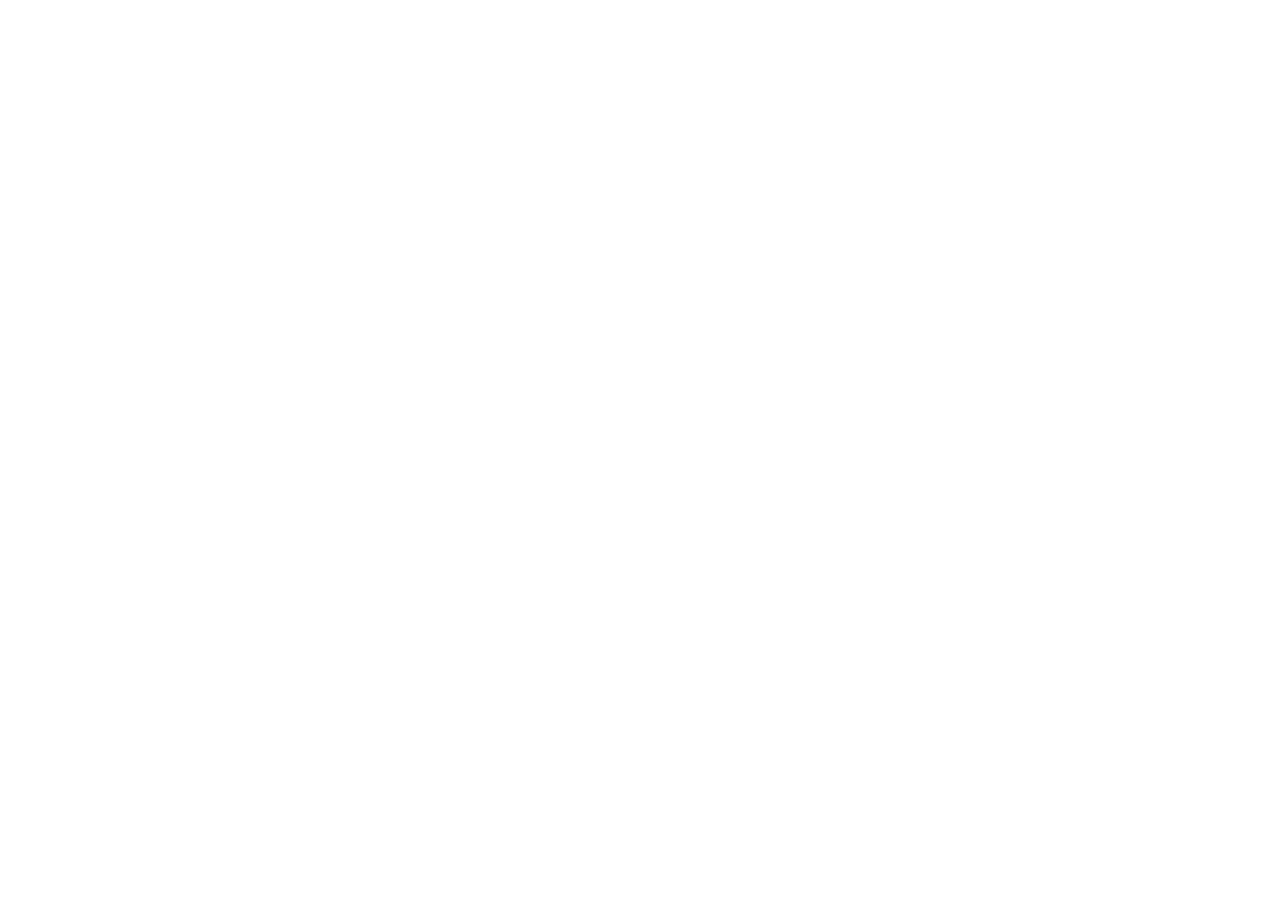
==== index.html @ 65177c0a "first" ====
<!DOCTYPE html>
<html lang="en">
  <head>
    <meta charset="UTF-8" />
    <meta http-equiv="X-UA-Compatible" content="IE=edge" />
    <meta name="viewport" content="width=device-width, initial-scale=1.0" />
    <title>Document</title>
  </head>
  <body></body>
</html>
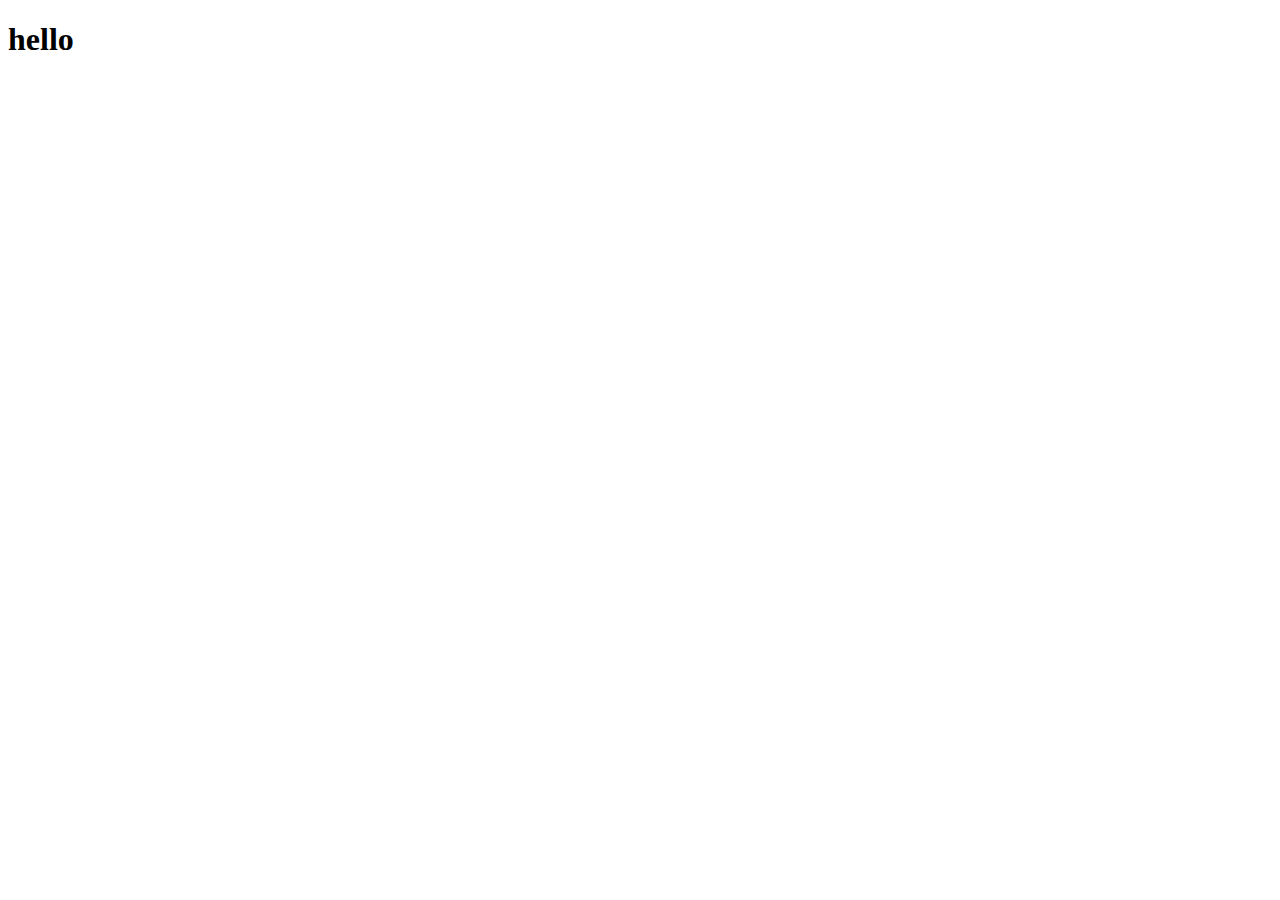
==== commit bbe5ed3c: "girst main" ====
--- a/index.html
+++ b/index.html
@@ -6,5 +6,7 @@
     <meta name="viewport" content="width=device-width, initial-scale=1.0" />
     <title>Document</title>
   </head>
-  <body></body>
+  <body>
+    <h1>hello</h1>
+  </body>
 </html>
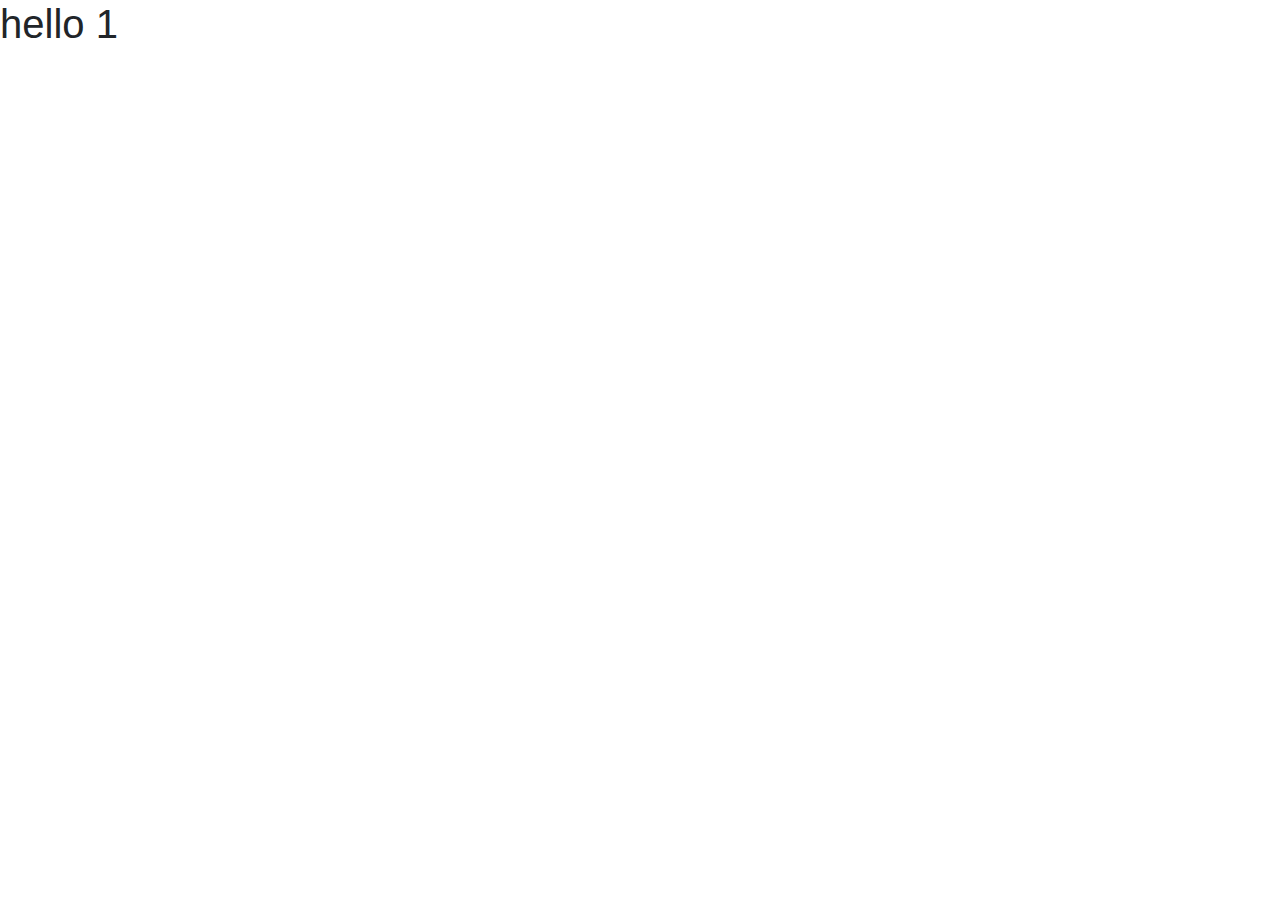
==== commit ac2bc360: "update" ====
--- a/index.html
+++ b/index.html
@@ -5,8 +5,30 @@
     <meta http-equiv="X-UA-Compatible" content="IE=edge" />
     <meta name="viewport" content="width=device-width, initial-scale=1.0" />
     <title>Document</title>
+    <link
+      rel="stylesheet"
+      href="https://cdn.jsdelivr.net/npm/bootstrap@4.3.1/dist/css/bootstrap.min.css"
+      integrity="sha384-ggOyR0iXCbMQv3Xipma34MD+dH/1fQ784/j6cY/iJTQUOhcWr7x9JvoRxT2MZw1T"
+      crossorigin="anonymous"
+    />
   </head>
   <body>
-    <h1>hello</h1>
+    <h1>hello 1</h1>
+
+    <script
+      src="https://code.jquery.com/jquery-3.3.1.slim.min.js"
+      integrity="sha384-q8i/X+965DzO0rT7abK41JStQIAqVgRVzpbzo5smXKp4YfRvH+8abtTE1Pi6jizo"
+      crossorigin="anonymous"
+    ></script>
+    <script
+      src="https://cdn.jsdelivr.net/npm/popper.js@1.14.7/dist/umd/popper.min.js"
+      integrity="sha384-UO2eT0CpHqdSJQ6hJty5KVphtPhzWj9WO1clHTMGa3JDZwrnQq4sF86dIHNDz0W1"
+      crossorigin="anonymous"
+    ></script>
+    <script
+      src="https://cdn.jsdelivr.net/npm/bootstrap@4.3.1/dist/js/bootstrap.min.js"
+      integrity="sha384-JjSmVgyd0p3pXB1rRibZUAYoIIy6OrQ6VrjIEaFf/nJGzIxFDsf4x0xIM+B07jRM"
+      crossorigin="anonymous"
+    ></script>
   </body>
 </html>
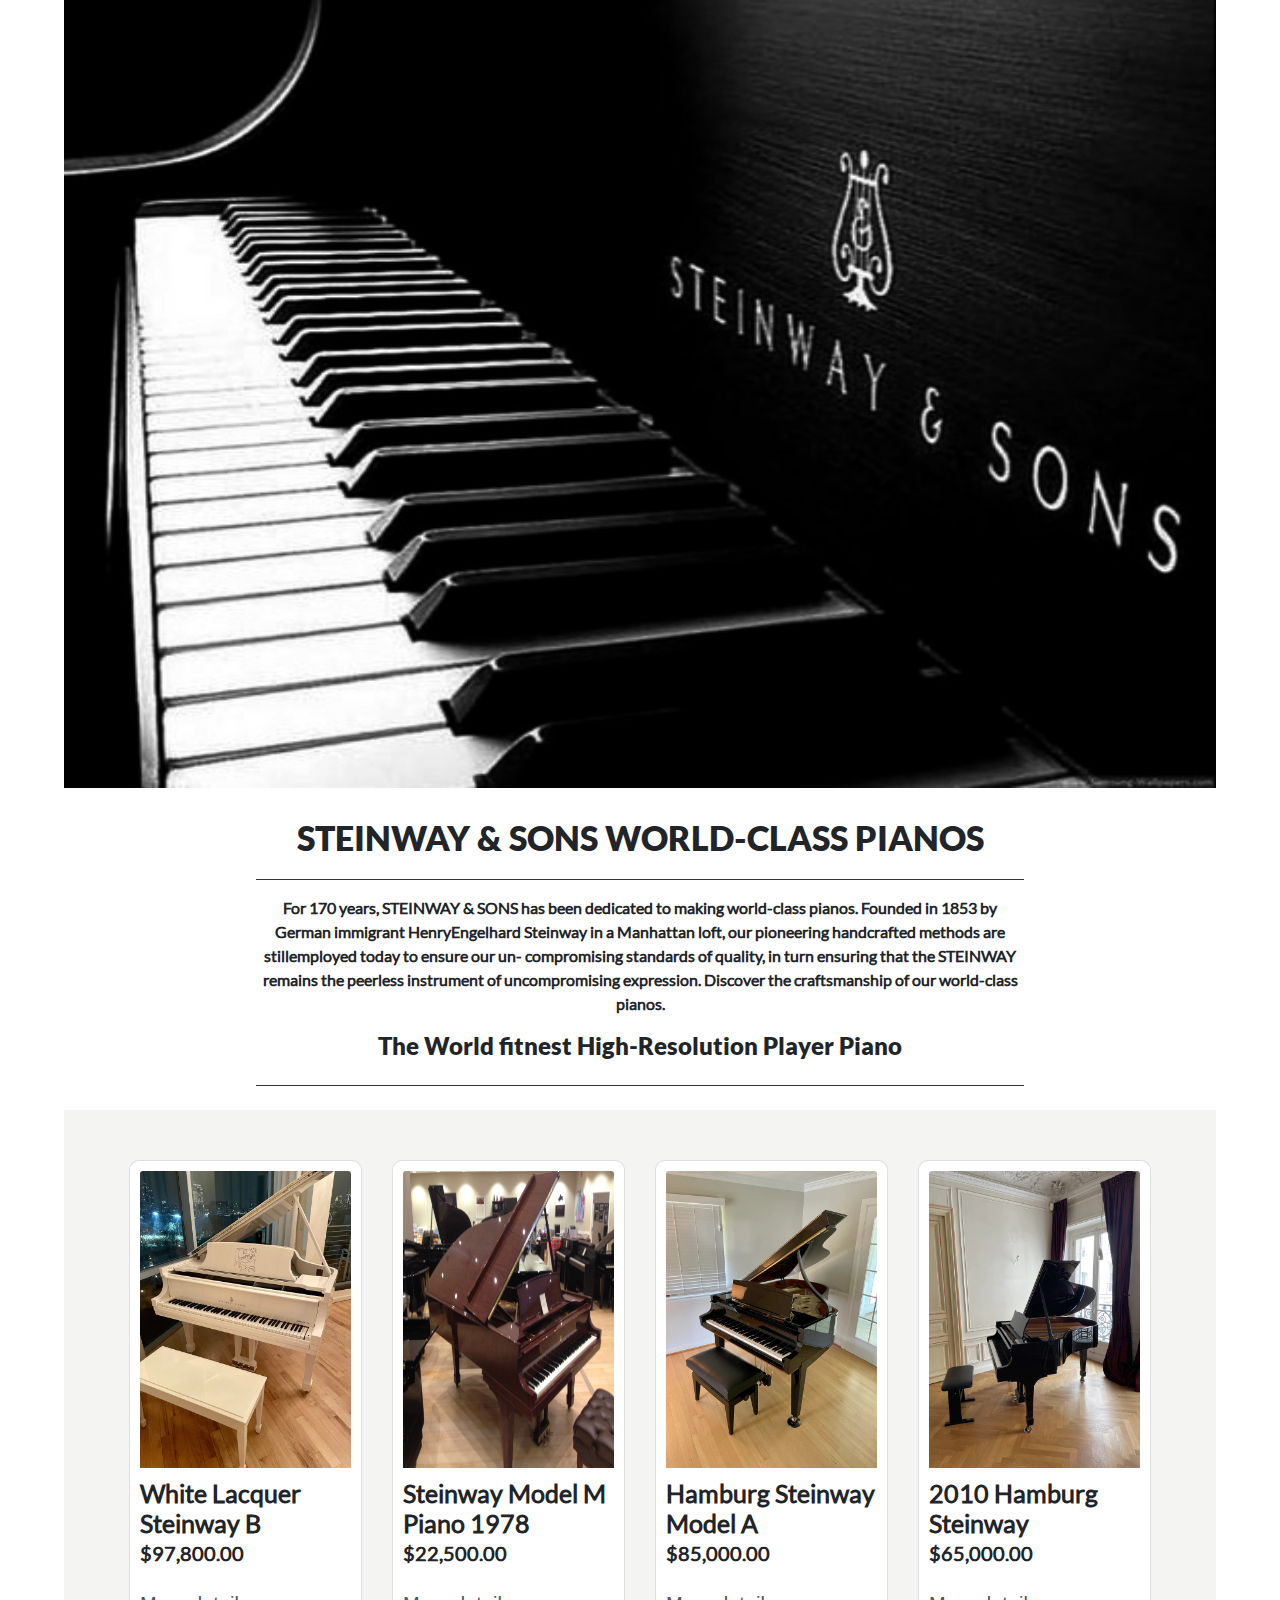
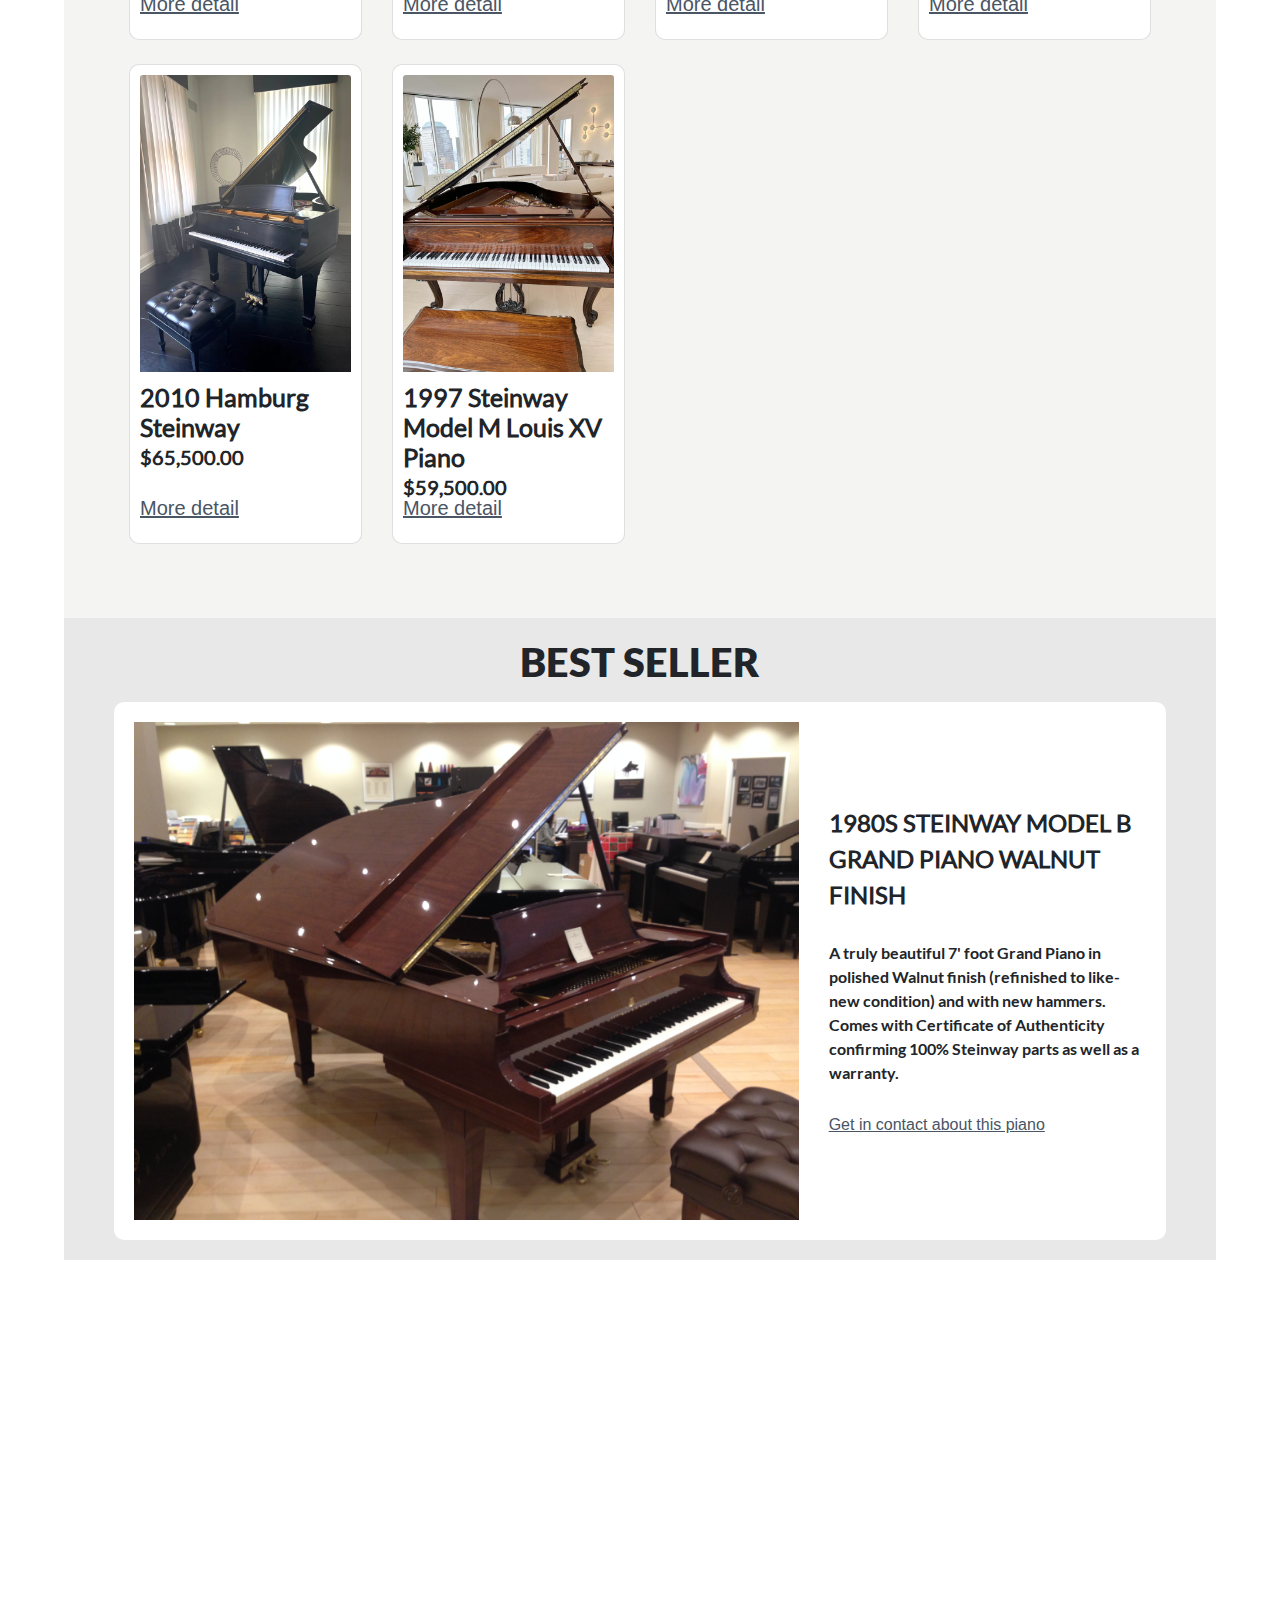
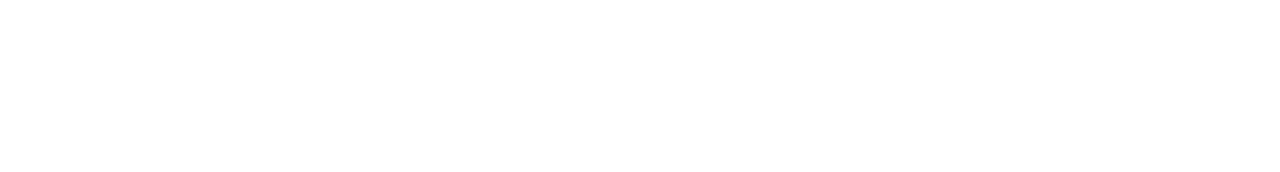
==== commit 4783ea33: "finish home" ====
--- a/index.html
+++ b/index.html
@@ -11,10 +11,144 @@
       integrity="sha384-ggOyR0iXCbMQv3Xipma34MD+dH/1fQ784/j6cY/iJTQUOhcWr7x9JvoRxT2MZw1T"
       crossorigin="anonymous"
     />
-  </head>
+    <link rel="stylesheet" href="./home.css" />
+    <link rel="stylesheet" href="./responsive.css" />
+    <link rel="stylesheet" href="./assets/fonts/Lato/Lato-Regular.ttf" />
   <body>
-    <h1>hello 1</h1>
+    <section class="mb-4">
+      <div class="bg-header">
+        <img class="w-100 h-100" src="./assets/img/background.jpg" alt="" />
+      </div>
+    </section>
+    <section class="mb-4" >
+      <div class="content-box text-center ">
+        <div class="content">
+          <p>STEINWAY & SONS WORLD-CLASS PIANOS</p>
+        </div>
+        <div class="line"></div>
+        <p class=" w-100 mt-3 content-desc " >
+          For 170 years, STEINWAY & SONS has been dedicated to making
+          world-class pianos. Founded in 1853 by German immigrant HenryEngelhard
+          Steinway in a Manhattan loft, our pioneering handcrafted methods are
+          stillemployed today to ensure our un- compromising standards of
+          quality, in turn ensuring that the STEINWAY remains the peerless
+          instrument of uncompromising expression. Discover the craftsmanship of
+          our world-class pianos.
+        </p>
+        <h4 class="content-title mb-4">The World fitnest High-Resolution Player Piano</h4>
+        <div class="line"></div>
+      </div>
+    </section>
+    <section class="w-100">
+               <div class="row box-list-item" >
+                              <div class="col-xs-6 col-md-4 col-lg-3">
+                             <div class="card" style="">
+                              <img style="" class="card-img-top" src="./assets/img/sterling-silver.jpg" alt="Card image cap">
+                              <div class="card-body">
+                                <p class="card-title">White Lacquer Steinway B</p>
+                                <p class="card-text">$97,800.00</p>
+                                <a href="">More detail</a>
+                              </div>
+                            </div>
+                            
+                            
+               </div>
+               <div class="col-xs-6 col-md-4 col-lg-3">
+                <div class="card" style="">
+                 <img class="card-img-top" src="./assets/img/SteinwayBWalnut.JPG" alt="Card image cap">
+                 <div class="card-body">
+                   <p class="card-title">Steinway Model
+                    M Piano 1978</p>
+                   <p class="card-text">$22,500.00</p>
+                   <a href="">More detail</a>
 
+                 </div>
+               </div>
+               
+               
+  </div>
+  
+  <div class="col-xs-6 col-md-4 col-lg-3">
+    <div class="card" style="">
+     <img class="card-img-top" src="./assets/img/Hamburg Steinway Model A.jpeg" alt="Card image cap">
+     <div class="card-body">
+       <p class="card-title">Hamburg Steinway
+        Model A 
+        </p>
+       <p class="card-text">$85,000.00</p>
+       <a href="">More detail</a>
+
+     </div>
+   </div>
+   
+   
+</div>
+<div class="col-xs-6 col-md-4 col-lg-3">
+  <div class="card" style="">
+   <img class="card-img-top" src="./assets/img/2010 Hamburg Steinway.jpg" alt="Card image cap">
+   <div class="card-body">
+     <p class="card-title">2010 Hamburg
+      Steinway</p>
+     <p class="card-text">$65,000.00</p>
+     <a href="">More detail</a>
+
+   </div>
+ </div>
+ 
+ 
+</div>
+<div class="col-xs-6 col-md-4 col-lg-3">
+  <div class="card" style="">
+   <img class="card-img-top" src="./assets/img/2006 Steinway Grand Piano Model B.jpg" alt="Card image cap">
+   <div class="card-body">
+     <p class="card-title">2010 Hamburg
+      Steinway</p>
+     <p class="card-text">$65,500.00</p>
+     <a href="">More detail</a>
+
+   </div>
+ </div>
+ 
+ 
+</div>
+<div class="col-xs-6 col-md-4 col-lg-3">
+  <div class="card" style="">
+   <img class="card-img-top" src="./assets/img/ModelMLouisXVRosewood_5.jpg" alt="Card image cap">
+   <div class="card-body">
+     <p class="card-title">1997 Steinway Model M
+      Louis XV Piano</p>
+     <p class="card-text">$59,500.00</p>
+     <a href="">More detail</a>
+
+   </div>
+ </div>
+ 
+ 
+</div>
+             </div>
+    </section>
+    <section class="w-100 footer">
+      <div class="footer-content">
+        <h1 class="text-center mb-3">BEST SELLER</h1>
+        <div class="content-seller">
+        <div class="row "> 
+          <div class="col-xs-12 col-sm-12 col-md-5 col-lg-8">
+            <img  src="./assets/img/SteinwayBWalnut.JPG" alt="">
+          </div>
+          <div class="col-xs-12 col-sm-12 col-md-7 col-lg-4 ">
+            <p class="info-seller">1980S STEINWAY MODEL B
+              GRAND PIANO WALNUT FINISH </p>
+              <p>A truly beautiful 7' foot Grand Piano in polished
+                Walnut finish (refinished to like-new condition)
+                and with new hammers. Comes with Certificate of
+                Authenticity confirming 100% Steinway parts as
+                well as a warranty.</p>
+                <a class="footer-link" href="">Get in contact about this piano</a>
+              </div>
+        </div>
+      </div>
+      </div>
+    </section>
     <script
       src="https://code.jquery.com/jquery-3.3.1.slim.min.js"
       integrity="sha384-q8i/X+965DzO0rT7abK41JStQIAqVgRVzpbzo5smXKp4YfRvH+8abtTE1Pi6jizo"
--- a/home.css
+++ b/home.css
@@ -0,0 +1,123 @@
+* {
+  margin: 0;
+  padding: 0;
+  box-sizing: border-box;
+  font-family: inherit;
+  font-size: inherit;
+  line-height: inherit;
+}
+@font-face {
+  font-family: "Lato-Black";
+  src: url("./assets/fonts/Lato/Lato-Black.ttf") format("truetype");
+}
+@font-face {
+  font-family: "Lato-Regular";
+  src: url("./assets/fonts/Lato/Lato-Regular.ttf") format("truetype");
+}
+@font-face {
+  font-family: "Lato-Bold";
+  src: url("./assets/fonts/Lato/Lato-Bold.ttf") format("truetype");
+}
+.bg-header {
+  margin: -40% auto 0 auto;
+  width: 90%;
+  height: 1300px;
+}
+.content-box {
+  margin: 0 auto;
+  width: 60%;
+}
+.line {
+  height: 1px;
+  background-color: #333;
+}
+.content {
+  font-family: Lato-Black;
+  font-size: 34px;
+}
+.content-desc {
+  font-family: Lato-Regular;
+  font-weight: 600;
+}
+.content-title {
+  font-family: Lato-Black;
+}
+.box-list-item {
+  padding: 50px;
+  margin: 0 auto;
+  width: 90%;
+  background-color: #f4f4f2;
+}
+.card {
+  height: 480px;
+  padding: 10px;
+  border-radius: 10px;
+  margin-bottom: 24px;
+  position: relative;
+}
+.card-img-top {
+  height: 65% !important;
+}
+.card img {
+  height: 350px;
+  width: 100%;
+}
+.card-title {
+  font-size: 25px;
+  line-height: 1.2;
+  font-family: Lato-Regular;
+  font-weight: bold;
+  margin-bottom: 0px;
+  margin-top: 10px;
+}
+.card-text {
+  font-family: Lato-Regular;
+  font-size: 20px;
+  font-weight: bold;
+}
+.card-body {
+  padding: 0px;
+}
+.card a {
+  font-size: 20px;
+  position: absolute;
+  color: #4a5565;
+  text-decoration: underline;
+  bottom: 20px;
+}
+.content-seller {
+  background-color: #fff;
+  padding: 20px;
+  border-radius: 10px;
+}
+.content-seller .row {
+  align-items: center;
+}
+.footer-content {
+  background-color: #e9e8e8;
+  padding: 20px 50px;
+  width: 90%;
+  margin: 0 auto;
+}
+.footer-content img {
+  width: 100%;
+}
+.footer-content h1 {
+  font-family: Lato-Black;
+}
+.info-seller {
+  font-family: Lato-Regular;
+  font-weight: bold;
+  font-size: 24px;
+}
+.info-seller + p {
+  font-family: Lato-Bold;
+  font-weight: 500;
+  margin: 28px 0;
+}
+.footer a {
+  font-size: 16px;
+  color: #4a5565;
+  text-decoration: underline;
+  bottom: 20px;
+}
--- a/responsive.css
+++ b/responsive.css
@@ -0,0 +1,120 @@
+@media only screen and (max-width: 600px) {
+  .bg-header {
+    margin: -40% auto 0 auto;
+    width: 100%;
+    height: 800px;
+  }
+  .card {
+    height: 305px;
+    width: 165px;
+    padding: 10px;
+    border-radius: 10px;
+    margin-bottom: 24px;
+  }
+  .card-img-top {
+    height: 65% !important;
+  }
+
+  .box-list-item {
+    padding: 40px 15px;
+    width: 100%;
+  }
+  .col-xs-6 {
+    width: 50%;
+  }
+  .content-box {
+    margin: 0 auto;
+    width: 80% !important;
+  }
+  .content-desc {
+    text-align: left !important;
+  }
+  .content {
+    font-size: 28px !important;
+  }
+  .content-title {
+    font-size: 24px !important;
+  }
+  .card-title {
+    font-size: 14px !important;
+    font-weight: normal !important;
+  }
+  .card-text {
+    font-size: 16px !important;
+    margin-bottom: 5px !important;
+  }
+  .card a {
+    font-size: 14px !important;
+    bottom: 10px;
+  }
+  .info-seller + p {
+    display: none;
+  }
+  .info-seller {
+    font-weight: bold !important;
+    font-size: 16px !important;
+  }
+  .content-seller a {
+    font-size: 18px !important;
+  }
+  .footer-content {
+    background-color: #e9e8e8;
+    padding: 20px 50px;
+    width: 100%;
+    margin: 0 auto;
+  }
+}
+@media only screen and (min-width: 768px) and (max-width: 992px) {
+  .bg-header {
+    margin: -40% auto 0 auto;
+    width: 100%;
+    height: 800px;
+  }
+  .card {
+    width: 240px;
+    padding: 10px;
+    border-radius: 10px;
+    margin-bottom: 24px;
+  }
+  .card-img-top {
+    height: 65% !important;
+  }
+
+  .box-list-item {
+    padding: 40px 15px;
+    width: 100%;
+  }
+  .col-xs-6 {
+    width: 50%;
+  }
+  .content-box {
+    margin: 0 auto;
+    width: 80% !important;
+  }
+  .content-desc {
+    text-align: left !important;
+  }
+  .content {
+    font-size: 28px !important;
+  }
+  .content-title {
+    font-size: 24px !important;
+  }
+  .footer-content {
+    background-color: #e9e8e8;
+    padding: 20px 50px;
+    width: 100%;
+    margin: 0 auto;
+  }
+  .footer-content img {
+    width: 100%;
+    height: 100%;
+  }
+  .content-seller .row {
+    align-items: stretch;
+  }
+  /* a {
+    font-size: 14px !important;
+    bottom: 10px;
+  } */
+}
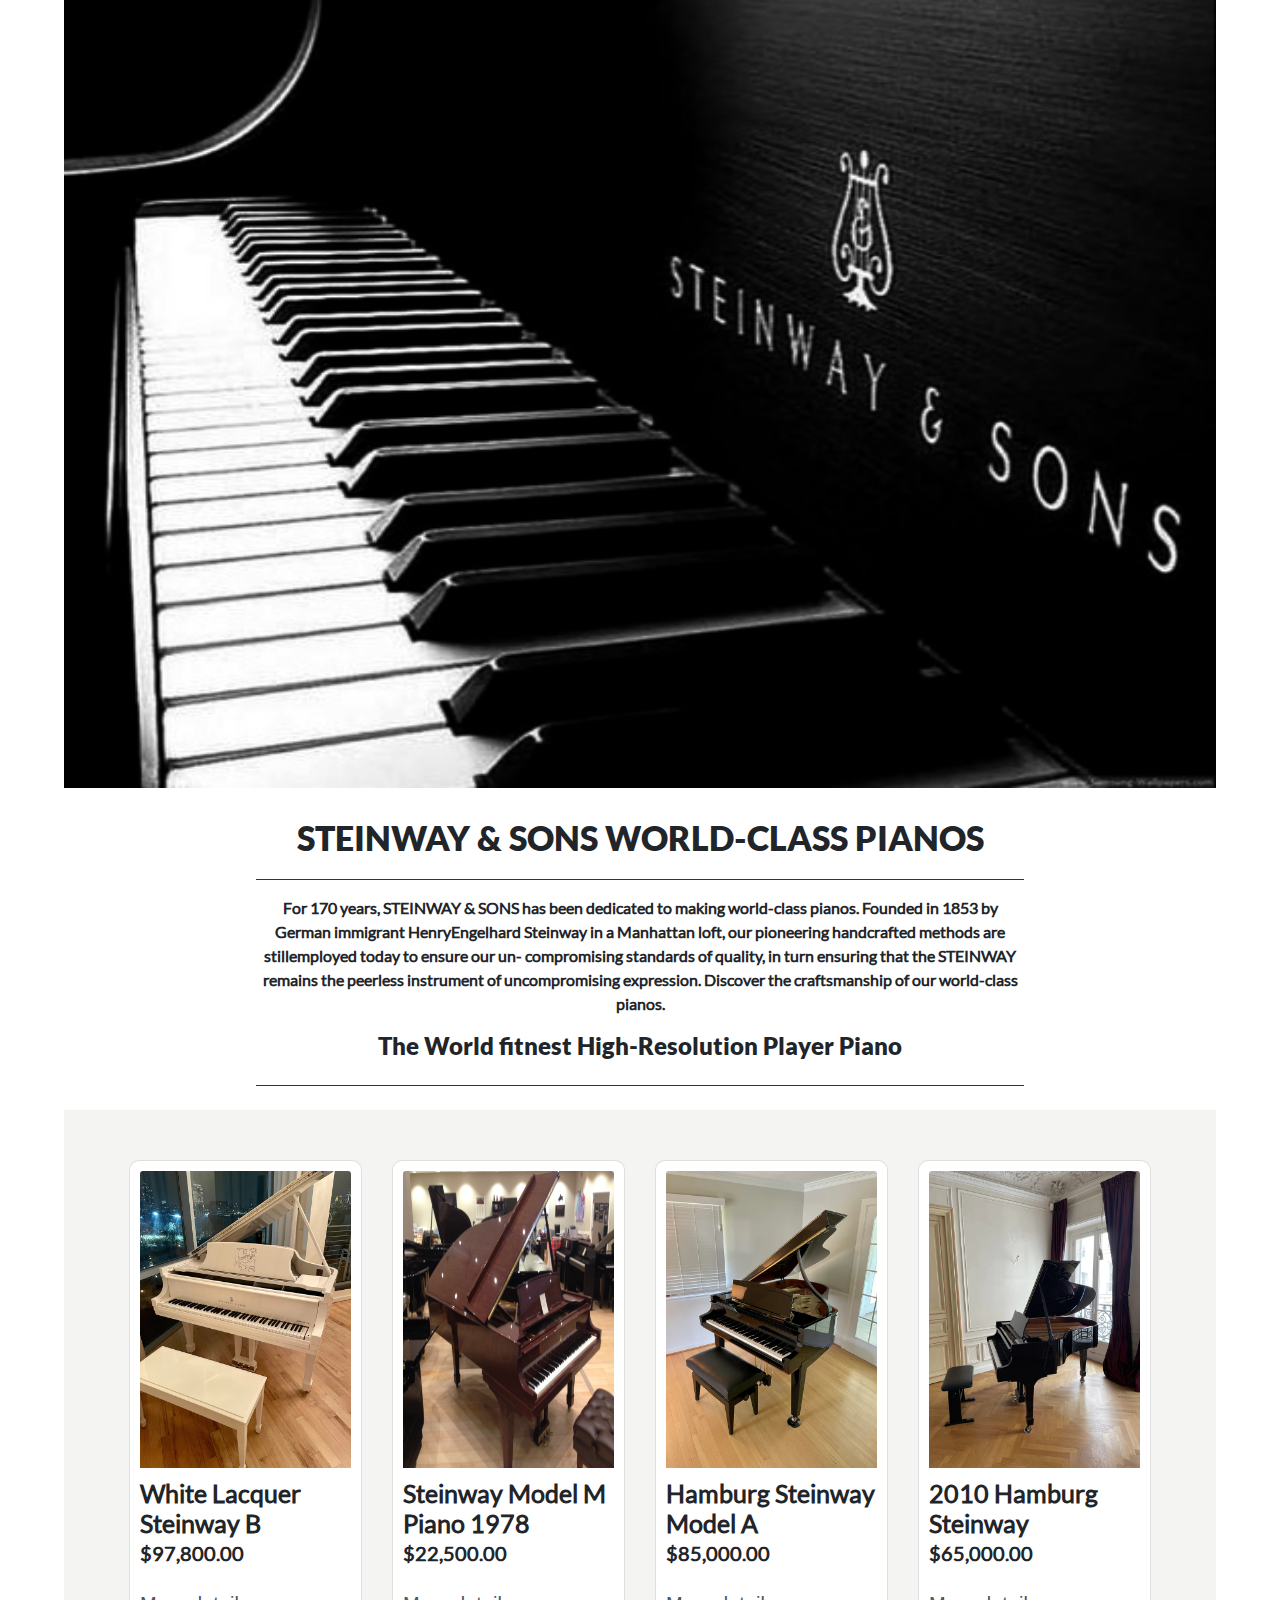
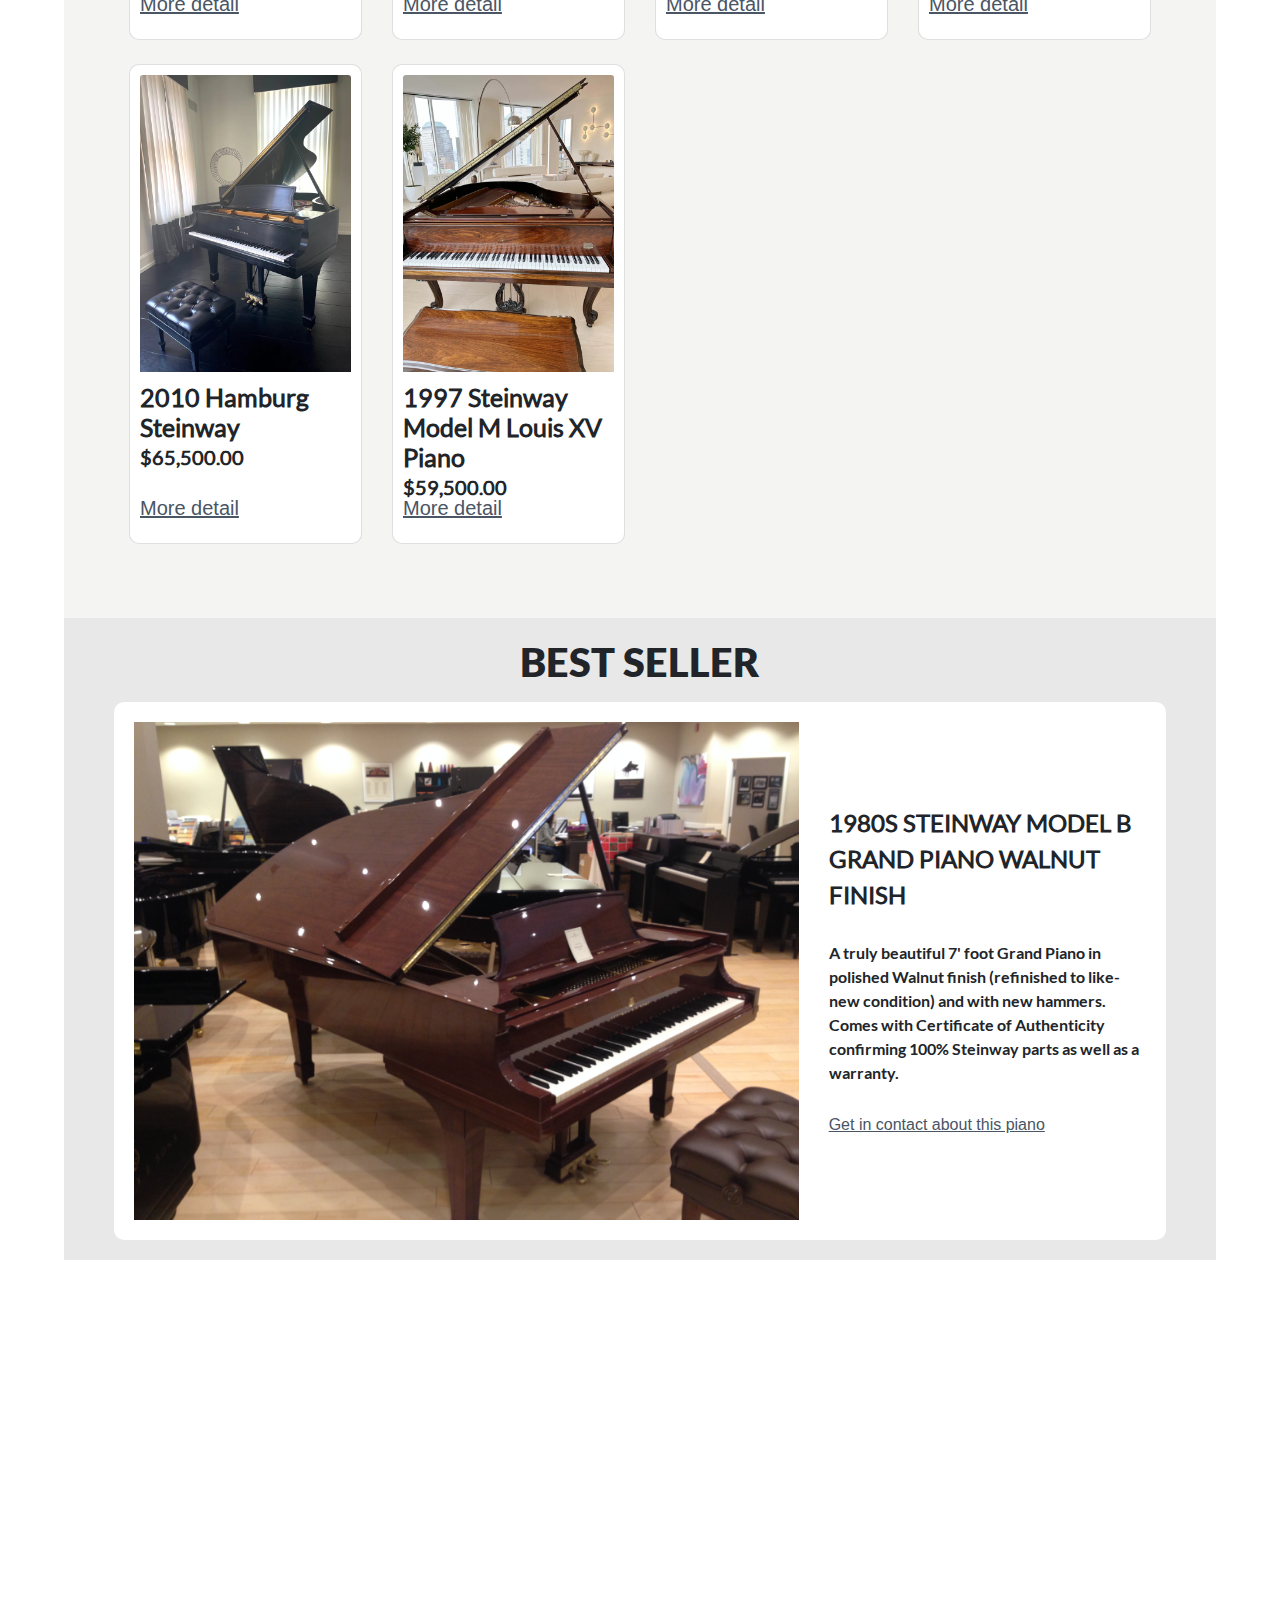
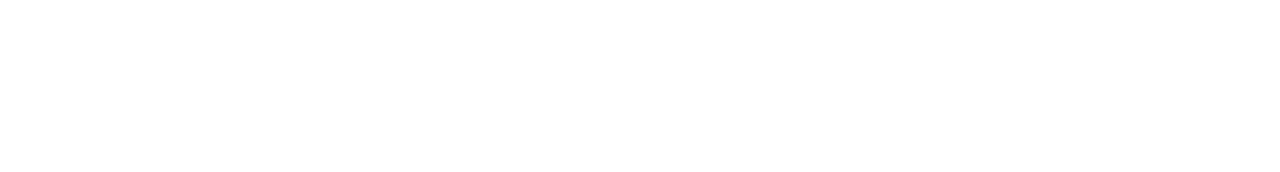
==== commit ff92edde: "update detail" ====
--- a/index.html
+++ b/index.html
@@ -27,7 +27,7 @@
         </div>
         <div class="line"></div>
         <p class=" w-100 mt-3 content-desc " >
-          For 170 years, STEINWAY & SONS has been dedicated to making
+          <strong class="">F</strong>or 170 years, STEINWAY & SONS has been dedicated to making
           world-class pianos. Founded in 1853 by German immigrant HenryEngelhard
           Steinway in a Manhattan loft, our pioneering handcrafted methods are
           stillemployed today to ensure our un- compromising standards of
--- a/responsive.css
+++ b/responsive.css
@@ -6,7 +6,7 @@
   }
   .card {
     height: 305px;
-    width: 165px;
+    width: 100%;
     padding: 10px;
     border-radius: 10px;
     margin-bottom: 24px;
@@ -28,6 +28,7 @@
   }
   .content-desc {
     text-align: left !important;
+    word-spacing: 0px;
   }
   .content {
     font-size: 28px !important;
@@ -63,6 +64,12 @@
     width: 100%;
     margin: 0 auto;
   }
+  .box-list-item {
+    padding: 3% !important;
+  }
+  .col-xs-6 {
+    padding: 0 7px;
+  }
 }
 @media only screen and (min-width: 768px) and (max-width: 992px) {
   .bg-header {
@@ -92,7 +99,7 @@
     width: 80% !important;
   }
   .content-desc {
-    text-align: left !important;
+    text-align: justify !important;
   }
   .content {
     font-size: 28px !important;
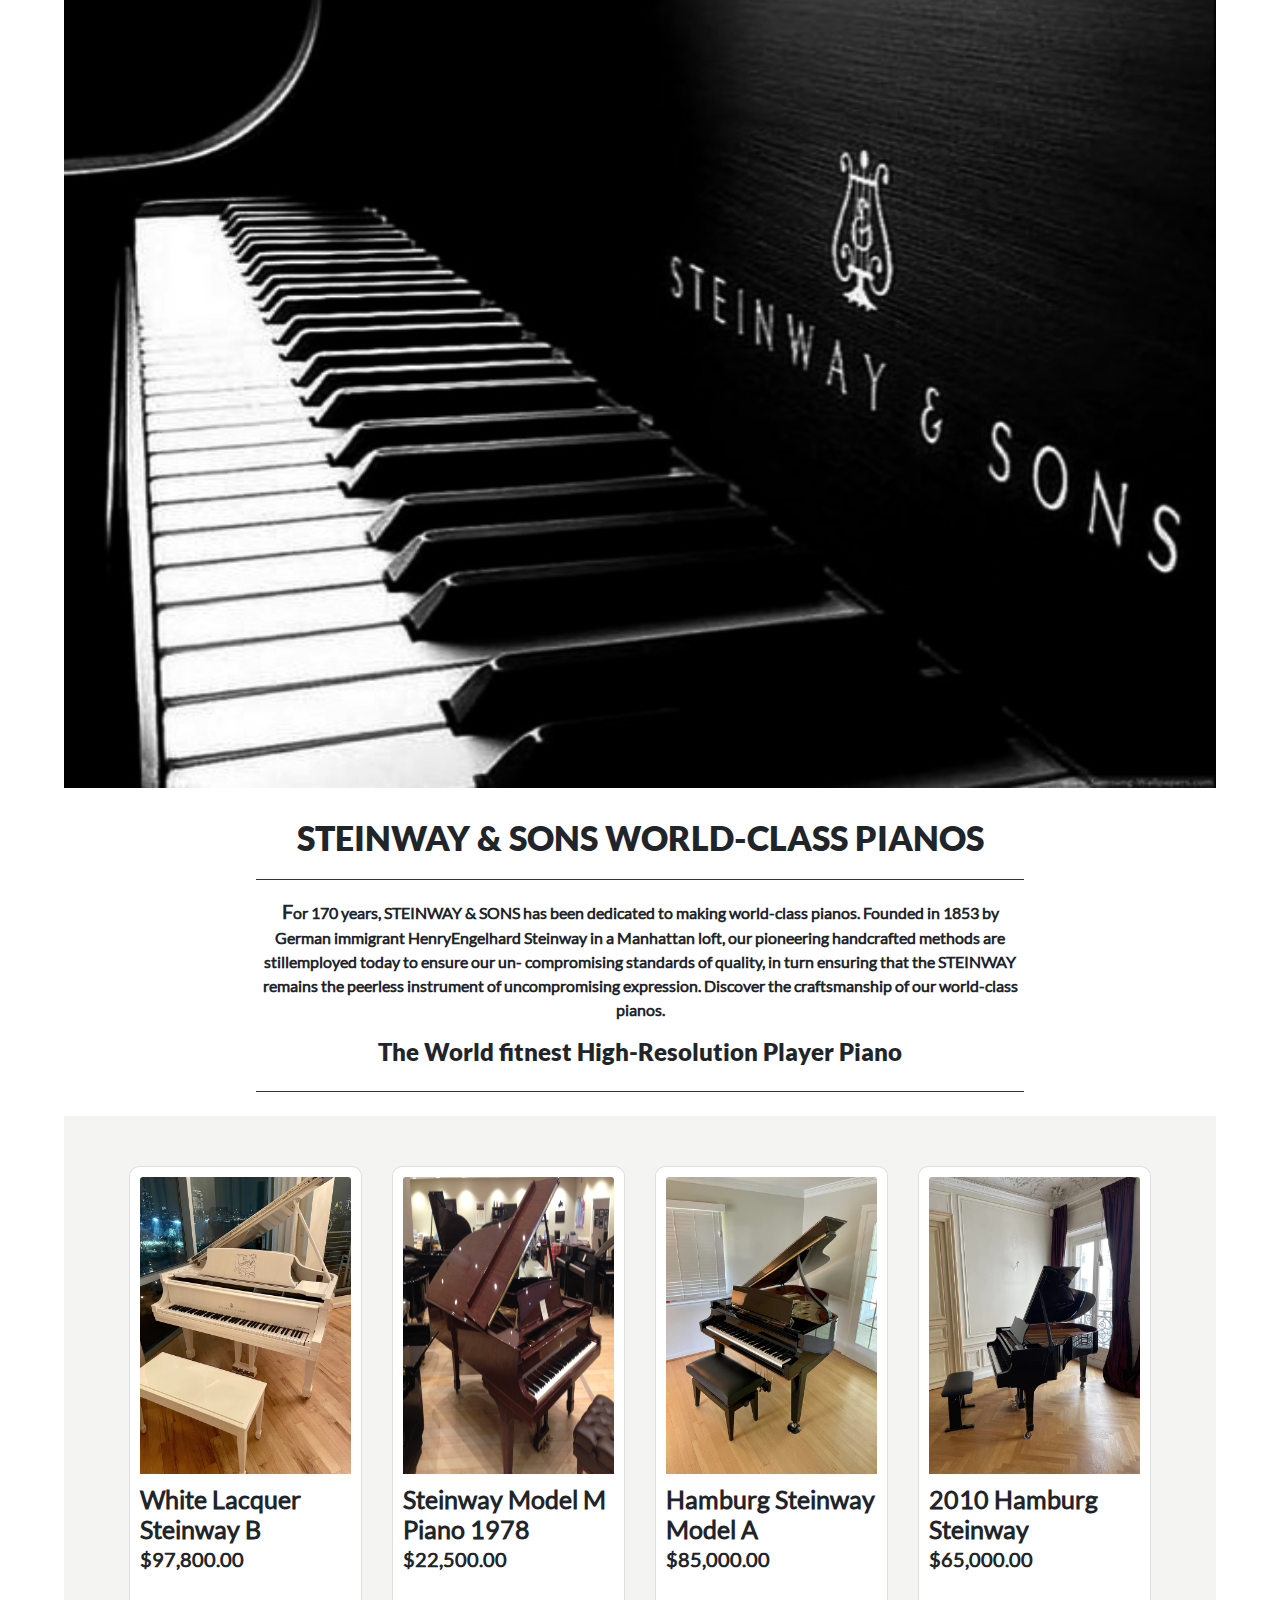
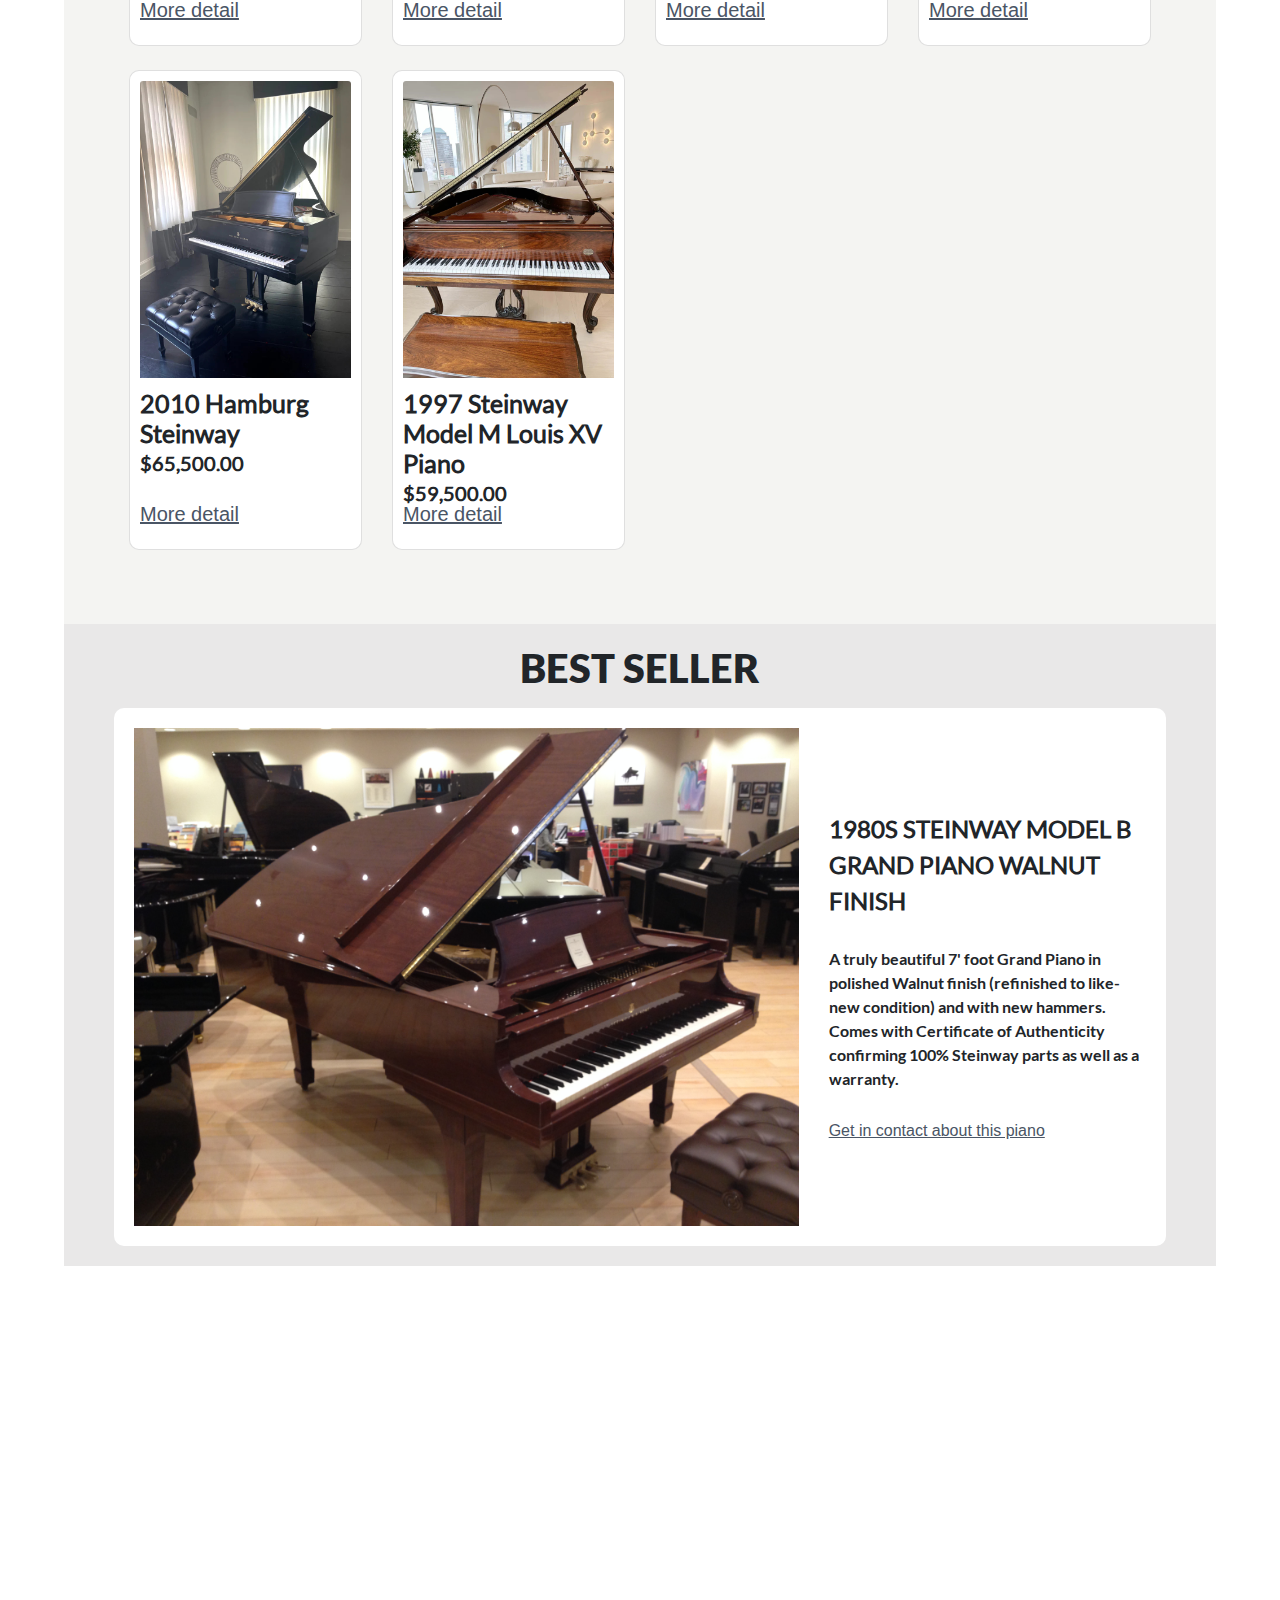
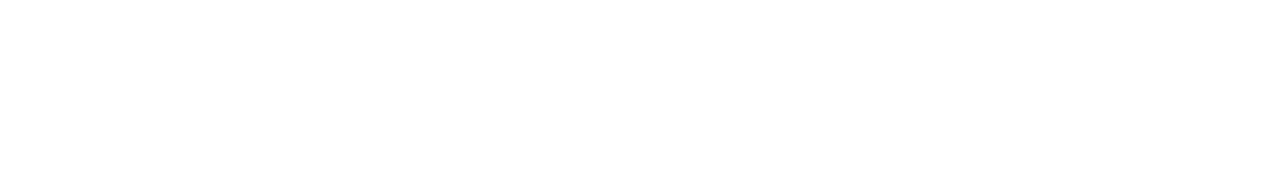
==== commit 5439f318: "fix F" ====
--- a/index.html
+++ b/index.html
@@ -27,7 +27,7 @@
         </div>
         <div class="line"></div>
         <p class=" w-100 mt-3 content-desc " >
-          <strong class="">F</strong>or 170 years, STEINWAY & SONS has been dedicated to making
+          <strong class="" style="font-weight: 900; font-size: 20px;">F</strong>or 170 years, STEINWAY & SONS has been dedicated to making
           world-class pianos. Founded in 1853 by German immigrant HenryEngelhard
           Steinway in a Manhattan loft, our pioneering handcrafted methods are
           stillemployed today to ensure our un- compromising standards of
@@ -47,7 +47,7 @@
                               <div class="card-body">
                                 <p class="card-title">White Lacquer Steinway B</p>
                                 <p class="card-text">$97,800.00</p>
-                                <a href="">More detail</a>
+                                <a href="./detail.html">More detail</a>
                               </div>
                             </div>
                             
@@ -60,7 +60,7 @@
                    <p class="card-title">Steinway Model
                     M Piano 1978</p>
                    <p class="card-text">$22,500.00</p>
-                   <a href="">More detail</a>
+                   <a href="./detail.html">More detail</a>
 
                  </div>
                </div>
@@ -76,7 +76,7 @@
         Model A 
         </p>
        <p class="card-text">$85,000.00</p>
-       <a href="">More detail</a>
+       <a href="./detail.html">More detail</a>
 
      </div>
    </div>
@@ -90,7 +90,7 @@
      <p class="card-title">2010 Hamburg
       Steinway</p>
      <p class="card-text">$65,000.00</p>
-     <a href="">More detail</a>
+     <a href="./detail.html">More detail</a>
 
    </div>
  </div>
@@ -104,7 +104,7 @@
      <p class="card-title">2010 Hamburg
       Steinway</p>
      <p class="card-text">$65,500.00</p>
-     <a href="">More detail</a>
+     <a href="./detail.html">More detail</a>
 
    </div>
  </div>
@@ -118,7 +118,7 @@
      <p class="card-title">1997 Steinway Model M
       Louis XV Piano</p>
      <p class="card-text">$59,500.00</p>
-     <a href="">More detail</a>
+     <a href="./detail.html">More detail</a>
 
    </div>
  </div>
--- a/responsive.css
+++ b/responsive.css
@@ -27,7 +27,7 @@
     width: 80% !important;
   }
   .content-desc {
-    text-align: left !important;
+    text-align: justify !important;
     word-spacing: 0px;
   }
   .content {
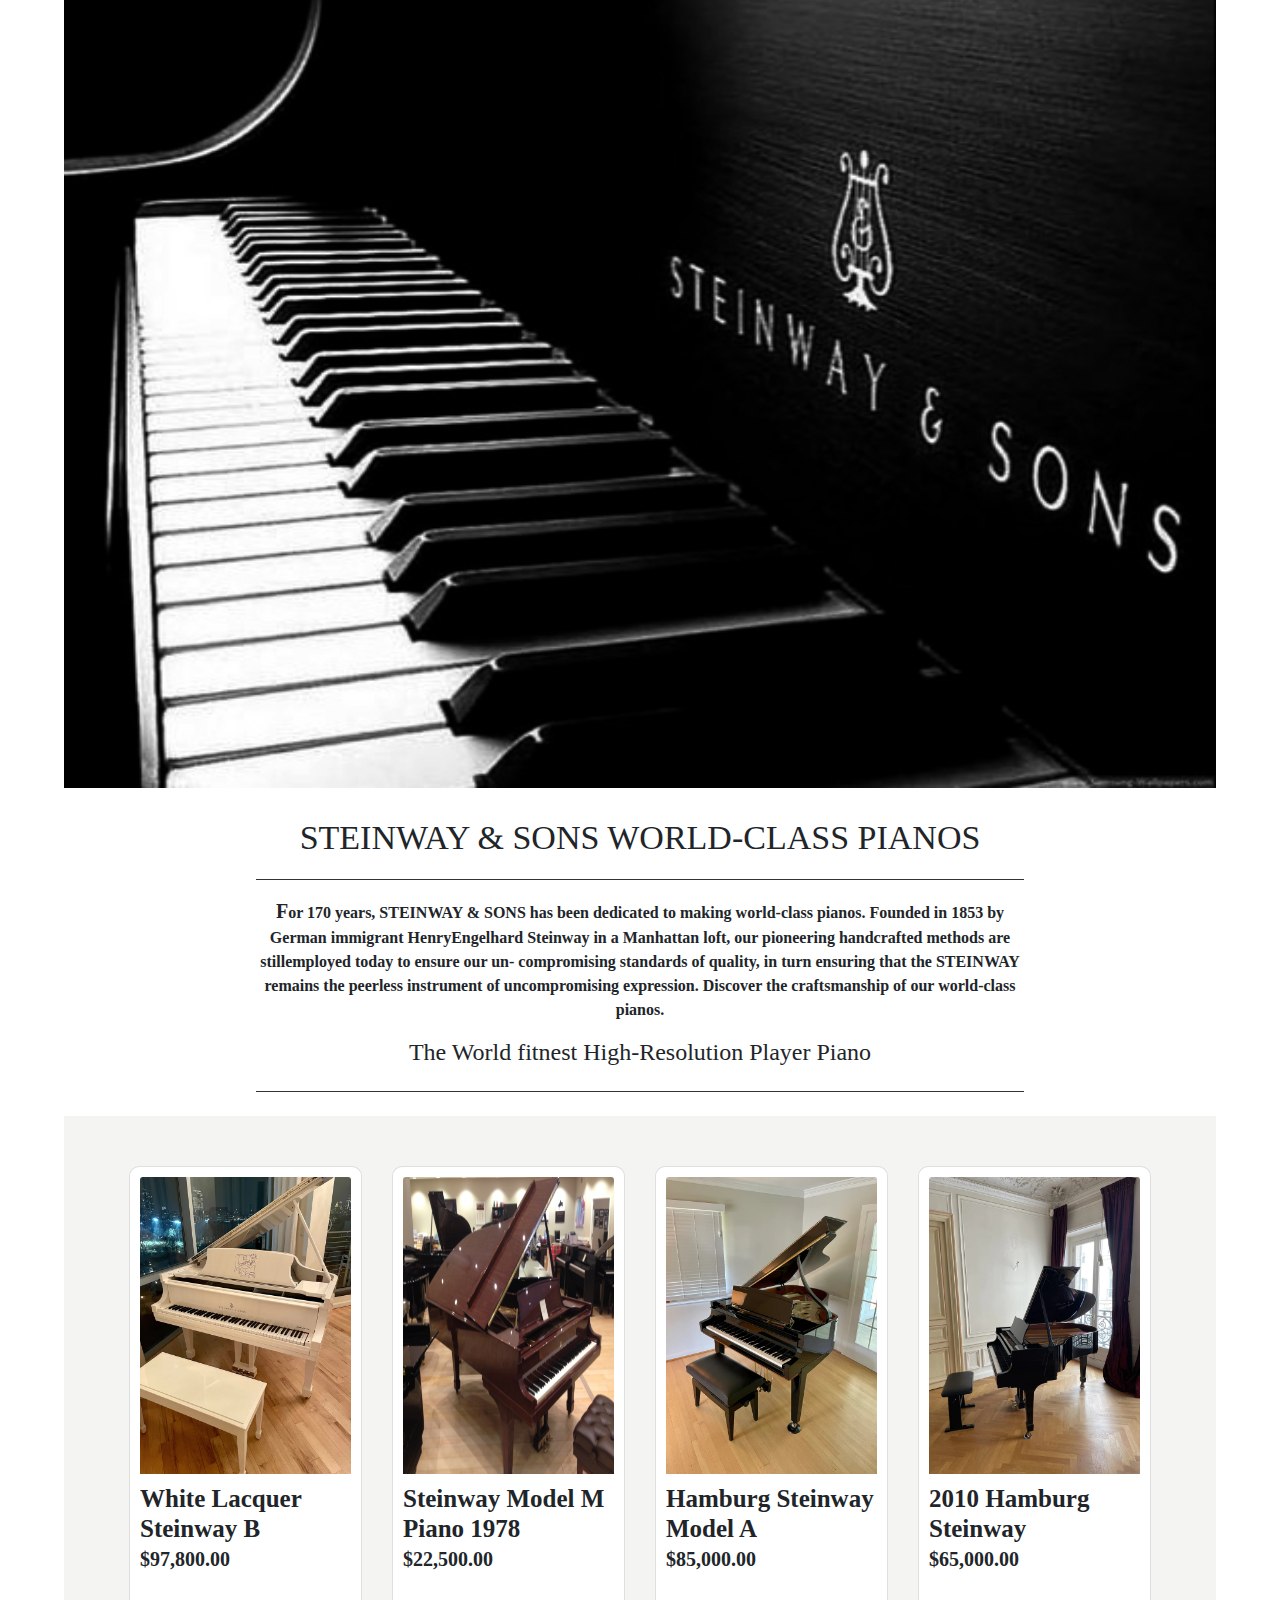
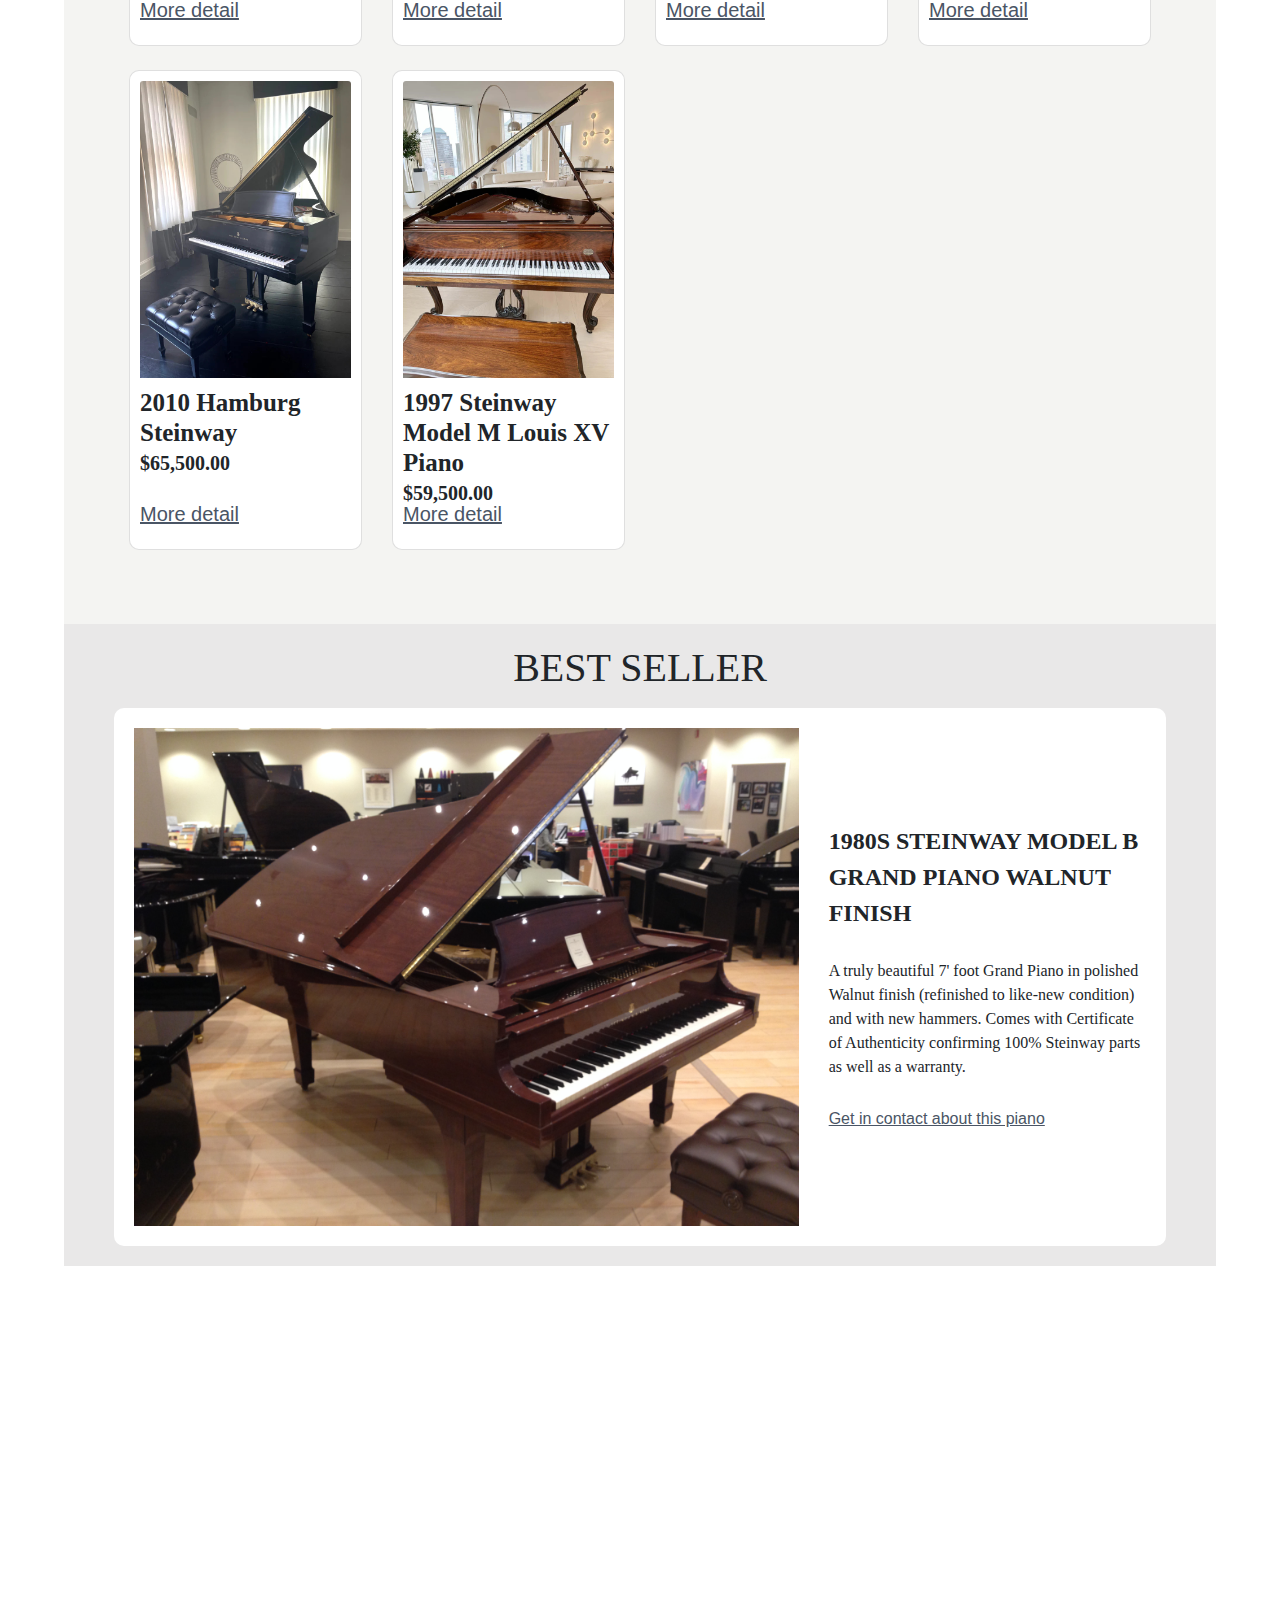
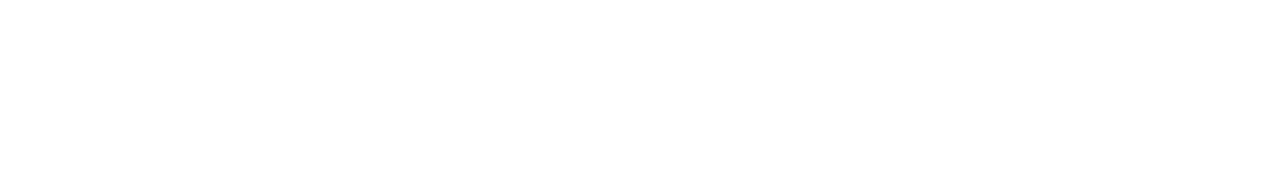
==== commit e6854db4: "create file css" ====
--- a/index.html
+++ b/index.html
@@ -11,8 +11,8 @@
       integrity="sha384-ggOyR0iXCbMQv3Xipma34MD+dH/1fQ784/j6cY/iJTQUOhcWr7x9JvoRxT2MZw1T"
       crossorigin="anonymous"
     />
-    <link rel="stylesheet" href="./home.css" />
-    <link rel="stylesheet" href="./responsive.css" />
+    <link rel="stylesheet" href="./css/home.css" />
+    <link rel="stylesheet" href="./css/responsive.css" />
     <link rel="stylesheet" href="./assets/fonts/Lato/Lato-Regular.ttf" />
   <body>
     <section class="mb-4">
--- a/css/home.css
+++ b/css/home.css
@@ -0,0 +1,123 @@
+* {
+  margin: 0;
+  padding: 0;
+  box-sizing: border-box;
+  font-family: inherit;
+  font-size: inherit;
+  line-height: inherit;
+}
+@font-face {
+  font-family: "Lato-Black";
+  src: url("./assets/fonts/Lato/Lato-Black.ttf") format("truetype");
+}
+@font-face {
+  font-family: "Lato-Regular";
+  src: url("./assets/fonts/Lato/Lato-Regular.ttf") format("truetype");
+}
+@font-face {
+  font-family: "Lato-Bold";
+  src: url("./assets/fonts/Lato/Lato-Bold.ttf") format("truetype");
+}
+.bg-header {
+  margin: -40% auto 0 auto;
+  width: 90%;
+  height: 1300px;
+}
+.content-box {
+  margin: 0 auto;
+  width: 60%;
+}
+.line {
+  height: 1px;
+  background-color: #333;
+}
+.content {
+  font-family: Lato-Black;
+  font-size: 34px;
+}
+.content-desc {
+  font-family: Lato-Regular;
+  font-weight: 600;
+}
+.content-title {
+  font-family: Lato-Black;
+}
+.box-list-item {
+  padding: 50px;
+  margin: 0 auto;
+  width: 90%;
+  background-color: #f4f4f2;
+}
+.card {
+  height: 480px;
+  padding: 10px;
+  border-radius: 10px;
+  margin-bottom: 24px;
+  position: relative;
+}
+.card-img-top {
+  height: 65% !important;
+}
+.card img {
+  height: 350px;
+  width: 100%;
+}
+.card-title {
+  font-size: 25px;
+  line-height: 1.2;
+  font-family: Lato-Regular;
+  font-weight: bold;
+  margin-bottom: 0px;
+  margin-top: 10px;
+}
+.card-text {
+  font-family: Lato-Regular;
+  font-size: 20px;
+  font-weight: bold;
+}
+.card-body {
+  padding: 0px;
+}
+.card a {
+  font-size: 20px;
+  position: absolute;
+  color: #4a5565;
+  text-decoration: underline;
+  bottom: 20px;
+}
+.content-seller {
+  background-color: #fff;
+  padding: 20px;
+  border-radius: 10px;
+}
+.content-seller .row {
+  align-items: center;
+}
+.footer-content {
+  background-color: #e9e8e8;
+  padding: 20px 50px;
+  width: 90%;
+  margin: 0 auto;
+}
+.footer-content img {
+  width: 100%;
+}
+.footer-content h1 {
+  font-family: Lato-Black;
+}
+.info-seller {
+  font-family: Lato-Regular;
+  font-weight: bold;
+  font-size: 24px;
+}
+.info-seller + p {
+  font-family: Lato-Bold;
+  font-weight: 500;
+  margin: 28px 0;
+}
+.footer a {
+  font-size: 16px;
+  color: #4a5565;
+  text-decoration: underline;
+  bottom: 20px;
+}
--- a/css/responsive.css
+++ b/css/responsive.css
@@ -0,0 +1,127 @@
+@media only screen and (max-width: 600px) {
+  .bg-header {
+    margin: -40% auto 0 auto;
+    width: 100%;
+    height: 800px;
+  }
+  .card {
+    height: 305px;
+    width: 100%;
+    padding: 10px;
+    border-radius: 10px;
+    margin-bottom: 24px;
+  }
+  .card-img-top {
+    height: 65% !important;
+  }
+
+  .box-list-item {
+    padding: 40px 15px;
+    width: 100%;
+  }
+  .col-xs-6 {
+    width: 50%;
+  }
+  .content-box {
+    margin: 0 auto;
+    width: 80% !important;
+  }
+  .content-desc {
+    text-align: justify !important;
+    word-spacing: 0px;
+  }
+  .content {
+    font-size: 28px !important;
+  }
+  .content-title {
+    font-size: 24px !important;
+  }
+  .card-title {
+    font-size: 14px !important;
+    font-weight: normal !important;
+  }
+  .card-text {
+    font-size: 16px !important;
+    margin-bottom: 5px !important;
+  }
+  .card a {
+    font-size: 14px !important;
+    bottom: 10px;
+  }
+  .info-seller + p {
+    display: none;
+  }
+  .info-seller {
+    font-weight: bold !important;
+    font-size: 16px !important;
+  }
+  .content-seller a {
+    font-size: 18px !important;
+  }
+  .footer-content {
+    background-color: #e9e8e8;
+    padding: 20px 50px;
+    width: 100%;
+    margin: 0 auto;
+  }
+  .box-list-item {
+    padding: 3% !important;
+  }
+  .col-xs-6 {
+    padding: 0 7px;
+  }
+}
+@media only screen and (min-width: 768px) and (max-width: 992px) {
+  .bg-header {
+    margin: -40% auto 0 auto;
+    width: 100%;
+    height: 800px;
+  }
+  .card {
+    width: 240px;
+    padding: 10px;
+    border-radius: 10px;
+    margin-bottom: 24px;
+  }
+  .card-img-top {
+    height: 65% !important;
+  }
+
+  .box-list-item {
+    padding: 40px 15px;
+    width: 100%;
+  }
+  .col-xs-6 {
+    width: 50%;
+  }
+  .content-box {
+    margin: 0 auto;
+    width: 80% !important;
+  }
+  .content-desc {
+    text-align: justify !important;
+  }
+  .content {
+    font-size: 28px !important;
+  }
+  .content-title {
+    font-size: 24px !important;
+  }
+  .footer-content {
+    background-color: #e9e8e8;
+    padding: 20px 50px;
+    width: 100%;
+    margin: 0 auto;
+  }
+  .footer-content img {
+    width: 100%;
+    height: 100%;
+  }
+  .content-seller .row {
+    align-items: stretch;
+  }
+  /* a {
+    font-size: 14px !important;
+    bottom: 10px;
+  } */
+}
